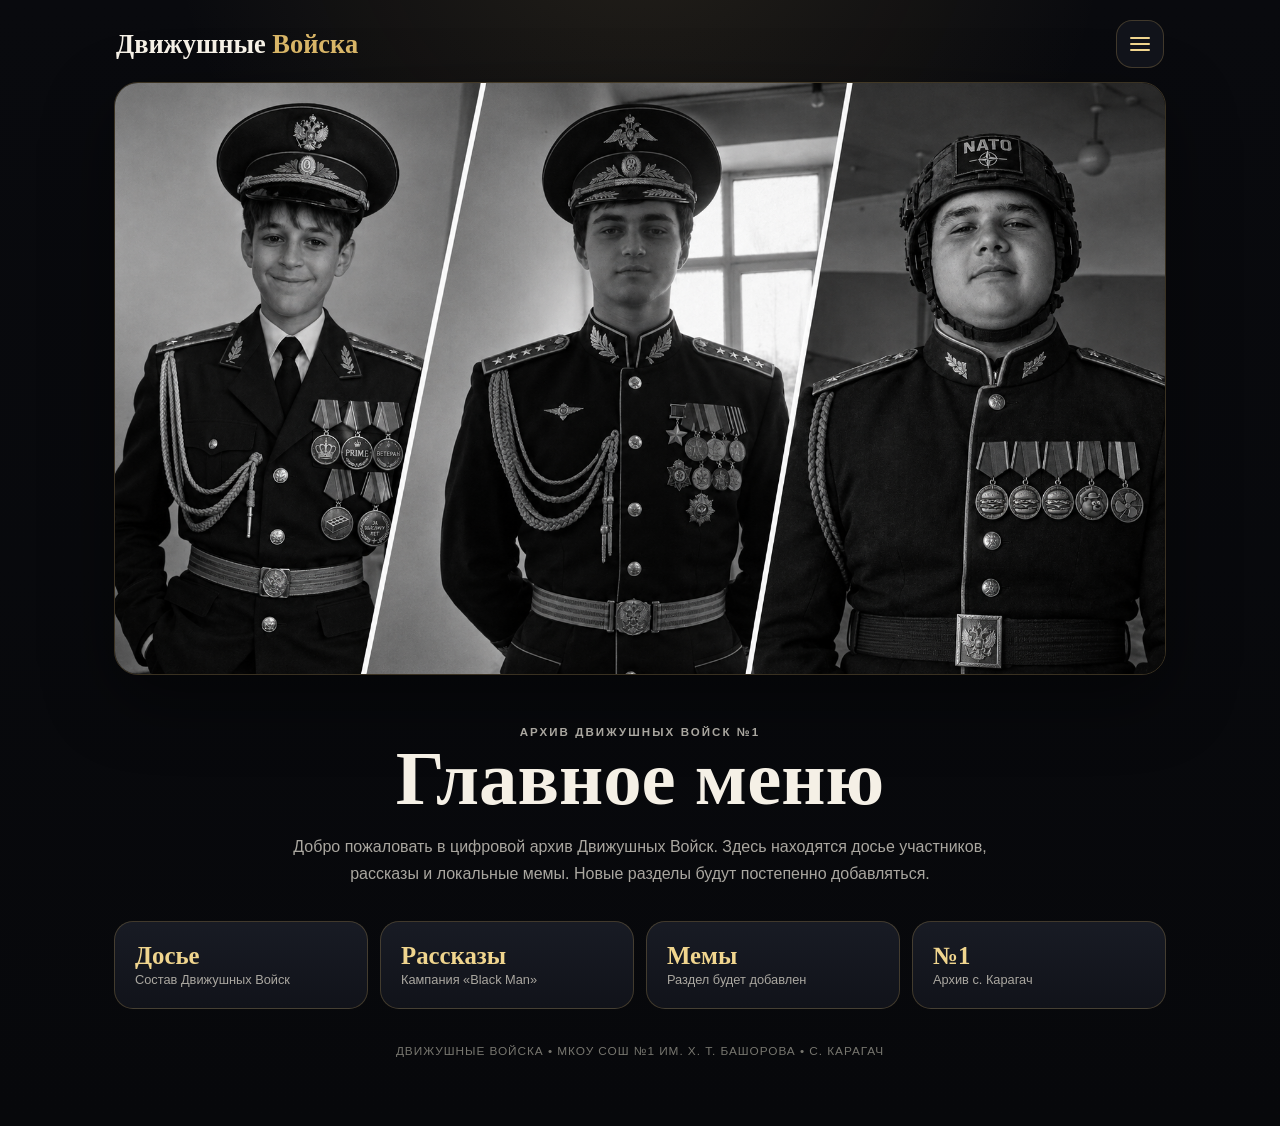
==== index.html @ 13c2faf0 "Add files via upload" ====
<!DOCTYPE html>
<html lang="ru">
<head>
    <meta charset="UTF-8">

    <meta
        name="viewport"
        content="width=device-width, initial-scale=1, viewport-fit=cover"
    >

    <meta name="theme-color" content="#07080b">

    <title>Главное меню • Движушные Войска</title>

    <link rel="stylesheet" href="css/style.css">
</head>

<body>

    <div class="site">

        <header class="topbar">
            <a class="brand" href="index.html">
                Движушные <span>Войска</span>
            </a>

            <button
                class="menu-btn"
                data-menu
                aria-label="Открыть меню"
            >
                <span class="bars">
                    <i></i>
                    <i></i>
                    <i></i>
                </span>
            </button>
        </header>

        
<section class="banner">
    <img src="photos/banner.png" alt="Баннер Движушных Войск">
</section>

<section class="hero-copy">
    <p class="kicker">Архив Движушных Войск №1</p>

    <h1>Главное меню</h1>

    <p>
        Добро пожаловать в цифровой архив Движушных Войск.
        Здесь находятся досье участников, рассказы и локальные мемы.
        Новые разделы будут постепенно добавляться.
    </p>
</section>

<section class="quick">
    <a class="quick-card" href="dossier.html">
        <strong>Досье</strong>
        <span>Состав Движушных Войск</span>
    </a>

    <a class="quick-card" href="stories.html">
        <strong>Рассказы</strong>
        <span>Кампания «Black Man»</span>
    </a>

    <div class="quick-card">
        <strong>Мемы</strong>
        <span>Раздел будет добавлен</span>
    </div>

    <div class="quick-card">
        <strong>№1</strong>
        <span>Архив с. Карагач</span>
    </div>
</section>


        <footer class="footer">
            Движушные Войска • МКОУ СОШ №1 им. Х. Т. Башорова • с. Карагач
        </footer>

    </div>

    
<div class="drawer" id="drawer">
    <div class="backdrop" data-close></div>

    <aside class="panel">
        <div class="panel-head">
            <div class="panel-title">Меню</div>

            <button class="close" data-close aria-label="Закрыть">
                ×
            </button>
        </div>

        <nav class="nav">
            <a class="active" href="index.html">
                Главное меню
                <small>Главная страница</small>
            </a>

            <a href="memes.html">
                Мемы
                <small>Будет добавлено позже</small>
            </a>

            <a class="" href="stories.html">
                Рассказы
                <small>Кампания «Black Man»</small>
            </a>

            <a class="" href="dossier.html">
                Досье
                <small>Состав Движушных Войск</small>
            </a>
        </nav>
    </aside>
</div>


    <script src="js/menu.js"></script>

</body>
</html>
---- css/style.css ----
/* Общие стили сайта «Движушные Войска» */

:root {
    --bg: #07080b;
    --panel: #11131a;
    --panel-2: #181b24;
    --text: #f5f0e6;
    --muted: #aaa7a0;
    --gold: #d8b567;
    --gold-light: #f0d58e;
    --line: rgba(216, 181, 103, 0.24);
    --radius: 24px;
    --shadow: 0 24px 70px rgba(0, 0, 0, 0.45);
}

* {
    box-sizing: border-box;
    -webkit-tap-highlight-color: transparent;
}

html {
    background: var(--bg);
    scroll-behavior: smooth;
}

body {
    margin: 0;
    min-height: 100vh;
    color: var(--text);
    font-family: "Inter", sans-serif;
    background:
        radial-gradient(circle at 50% -10%, rgba(216, 181, 103, 0.13), transparent 34%),
        linear-gradient(180deg, #090a0e, #07080b);
}

a {
    color: inherit;
    text-decoration: none;
}

.site {
    width: min(100%, 1100px);
    margin: 0 auto;
    padding: 14px 14px 60px;
}

.topbar {
    display: flex;
    align-items: center;
    justify-content: space-between;
    padding: 6px 2px 14px;
}

.brand {
    font-family: "Cormorant Garamond", serif;
    font-size: 1.65rem;
    font-weight: 700;
}

.brand span {
    color: var(--gold);
}

.menu-btn {
    width: 48px;
    height: 48px;
    border: 1px solid var(--line);
    border-radius: 16px;
    background: var(--panel);
    color: var(--gold-light);
    display: grid;
    place-items: center;
    cursor: pointer;
}

.bars {
    width: 20px;
    display: grid;
    gap: 4px;
}

.bars i {
    height: 2px;
    background: currentColor;
    border-radius: 99px;
}

.drawer {
    position: fixed;
    inset: 0;
    z-index: 100;
    visibility: hidden;
    pointer-events: none;
}

.drawer.open {
    visibility: visible;
    pointer-events: auto;
}

.backdrop {
    position: absolute;
    inset: 0;
    background: rgba(0, 0, 0, 0.68);
    backdrop-filter: blur(5px);
}

.panel {
    position: absolute;
    top: 0;
    right: 0;
    width: min(86vw, 370px);
    height: 100%;
    padding: 18px;
    background: #101219;
    border-left: 1px solid var(--line);
    transform: translateX(100%);
    transition: 0.28s;
}

.drawer.open .panel {
    transform: translateX(0);
}

.panel-head {
    display: flex;
    align-items: center;
    justify-content: space-between;
    margin-bottom: 28px;
}

.panel-title {
    font-family: "Cormorant Garamond", serif;
    font-size: 2rem;
    font-weight: 700;
}

.close {
    border: 0;
    background: none;
    color: #d9d6cf;
    font-size: 2rem;
    cursor: pointer;
}

.nav {
    display: grid;
    gap: 9px;
}

.nav a {
    padding: 15px;
    border: 1px solid rgba(216, 181, 103, 0.14);
    border-radius: 16px;
    background: rgba(255, 255, 255, 0.018);
    font-weight: 700;
}

.nav a.active {
    border-color: var(--line);
    background: rgba(216, 181, 103, 0.08);
    color: var(--gold-light);
}

.nav small {
    display: block;
    color: var(--muted);
    margin-top: 3px;
    font-weight: 400;
}

.hero-copy {
    text-align: center;
    padding: 30px 6px 34px;
}

.kicker {
    margin: 0 0 12px;
    color: var(--gold);
    font-size: 0.72rem;
    font-weight: 800;
    letter-spacing: 0.18em;
    text-transform: uppercase;
}

.hero-copy h1 {
    margin: 0;
    font-family: "Cormorant Garamond", serif;
    font-size: clamp(2.4rem, 8vw, 4.8rem);
    line-height: 0.94;
}

.hero-copy p {
    max-width: 760px;
    margin: 18px auto 0;
    color: var(--muted);
    line-height: 1.7;
}

.banner {
    overflow: hidden;
    border: 1px solid var(--line);
    border-radius: var(--radius);
    box-shadow: var(--shadow);
}

.banner img {
    width: 100%;
    display: block;
}

.quick,
.stories {
    display: grid;
    gap: 12px;
    grid-template-columns: repeat(2, minmax(0, 1fr));
}

.quick-card,
.story-card {
    padding: 20px;
    border: 1px solid var(--line);
    border-radius: 19px;
    background: linear-gradient(180deg, var(--panel-2), var(--panel));
}

.quick-card strong,
.story-card h2 {
    display: block;
    font-family: "Cormorant Garamond", serif;
    color: var(--gold-light);
}

.quick-card strong {
    font-size: 1.55rem;
}

.quick-card span {
    color: var(--muted);
    font-size: 0.8rem;
}

.story-card h2 {
    margin: 4px 0 12px;
    font-size: 2rem;
}

.story-parts {
    display: flex;
    flex-wrap: wrap;
    gap: 8px;
}

.story-part {
    padding: 8px 10px;
    border: 1px solid rgba(216, 181, 103, 0.16);
    border-radius: 12px;
    font-size: 0.82rem;
}

.footer {
    padding: 35px 0 8px;
    text-align: center;
    color: #77766f;
    font-size: 0.74rem;
    letter-spacing: 0.08em;
    text-transform: uppercase;
}

@media (min-width: 760px) {
    .site {
        padding-inline: 24px;
    }

    .quick {
        grid-template-columns: repeat(4, 1fr);
    }
}


/* ===== Раздел рассказов ===== */

.stories {
    display: grid;
    gap: 16px;
}

.story-card {
    display: block;
    padding: 22px;
    border: 1px solid var(--line);
    border-radius: 20px;
    background: linear-gradient(180deg, var(--panel-2), var(--panel));
    box-shadow: var(--shadow);
    transition: transform 0.2s ease, border-color 0.2s ease;
}

.story-card:hover,
.story-card:focus-visible {
    transform: translateY(-2px);
    border-color: var(--gold);
}

.story-card h2 {
    margin: 4px 0 12px;
    font-family: "Cormorant Garamond", serif;
    font-size: clamp(1.9rem, 7vw, 2.7rem);
    line-height: 1;
    color: var(--gold-light);
}

.story-parts {
    display: flex;
    flex-wrap: wrap;
    gap: 8px;
}

.story-part {
    padding: 8px 10px;
    border: 1px solid rgba(216, 181, 103, 0.16);
    border-radius: 12px;
    background: rgba(216, 181, 103, 0.045);
    color: #e7e0d2;
    font-size: 0.82rem;
    line-height: 1.4;
}

.story-reading {
    width: min(100%, 850px);
    margin: 0 auto;
}

.story-breadcrumb {
    margin: 0 0 10px;
    color: var(--muted);
    font-size: 0.78rem;
    line-height: 1.5;
}

.story-title {
    margin: 0;
    font-family: "Cormorant Garamond", serif;
    font-size: clamp(2rem, 7vw, 3.4rem);
    line-height: 0.95;
    color: var(--gold-light);
}

.chapter-title {
    margin: 6px 0 26px;
    color: var(--gold);
    font-size: 0.78rem;
    font-weight: 800;
    letter-spacing: 0.16em;
    text-transform: uppercase;
}

.story-placeholder {
    min-height: 35vh;
    display: grid;
    place-items: center;
    padding: 28px;
    border: 1px dashed var(--line);
    border-radius: 20px;
    background: rgba(216, 181, 103, 0.025);
    text-align: center;
}

.story-placeholder p {
    max-width: 520px;
    margin: 0;
    color: var(--muted);
    line-height: 1.8;
}

.story-nav {
    display: flex;
    gap: 10px;
    margin-top: 26px;
}

.story-nav a {
    flex: 1;
    min-width: 0;
    padding: 14px 16px;
    border: 1px solid var(--line);
    border-radius: 15px;
    background: rgba(216, 181, 103, 0.045);
    color: var(--gold-light);
    font-weight: 700;
    text-align: center;
}

.story-nav a.disabled {
    visibility: hidden;
}

@media (max-width: 520px) {
    .story-nav {
        flex-direction: column;
    }

    .story-nav a.disabled {
        display: none;
    }
}
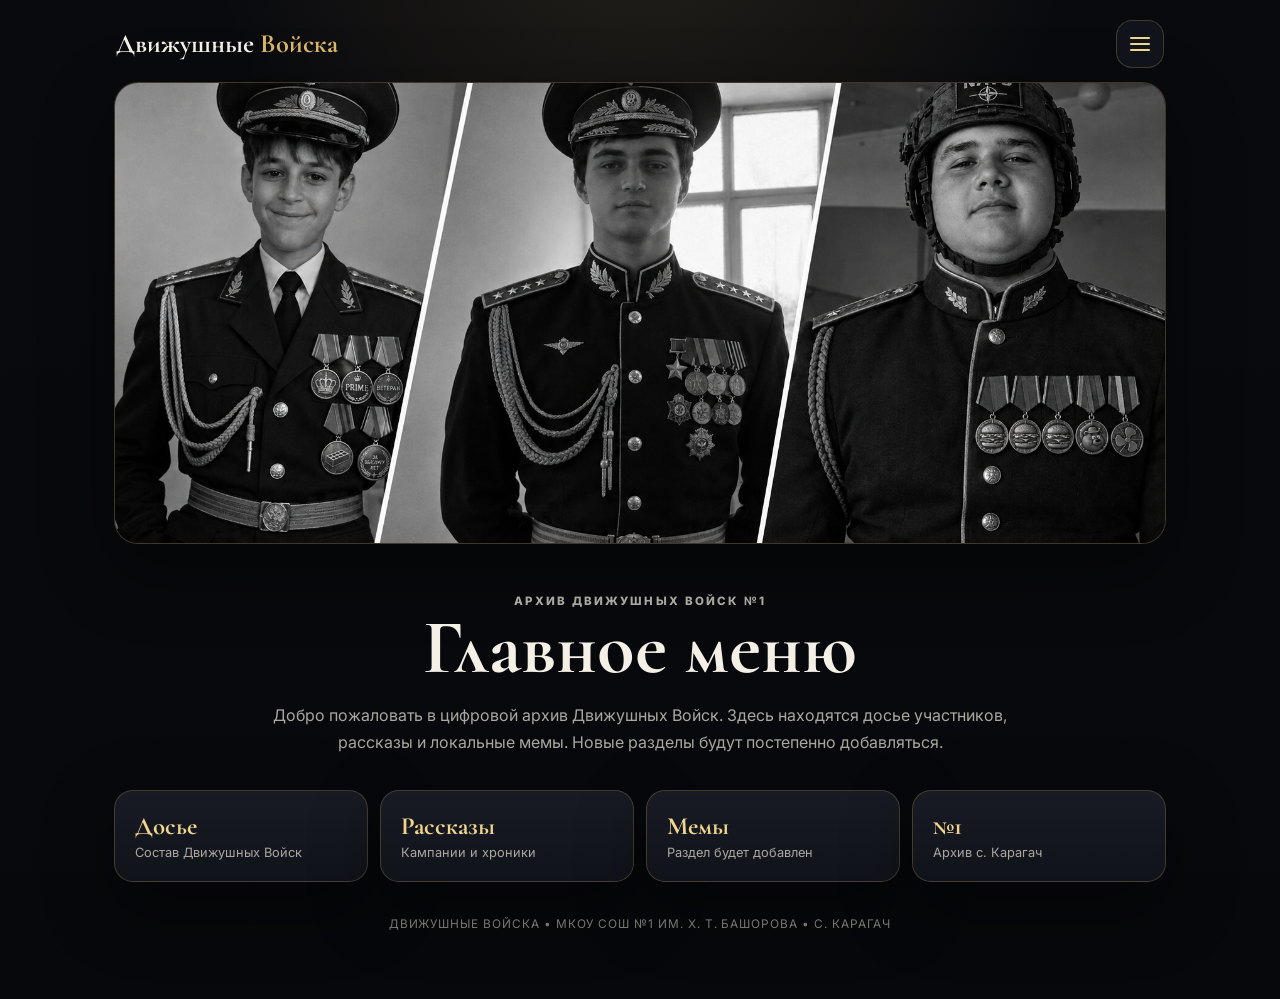
==== commit 82a26c54: "Update index.html" ====
--- a/index.html
+++ b/index.html
@@ -1,5 +1,6 @@
 <!DOCTYPE html>
 <html lang="ru">
+
 <head>
     <meta charset="UTF-8">
 
@@ -19,7 +20,9 @@
 
     <div class="site">
 
+
         <header class="topbar">
+
             <a class="brand" href="index.html">
                 Движушные <span>Войска</span>
             </a>
@@ -35,46 +38,74 @@
                     <i></i>
                 </span>
             </button>
+
         </header>
 
-        
-<section class="banner">
-    <img src="photos/banner.png" alt="Баннер Движушных Войск">
-</section>
 
-<section class="hero-copy">
-    <p class="kicker">Архив Движушных Войск №1</p>
+        <section class="banner">
 
-    <h1>Главное меню</h1>
+            <img
+                src="photos/banner.png"
+                alt="Баннер Движушных Войск"
+                onerror="
+                    this.style.display='none';
+                    document.getElementById('bannerFallback').style.display='grid';
+                "
+            >
 
-    <p>
-        Добро пожаловать в цифровой архив Движушных Войск.
-        Здесь находятся досье участников, рассказы и локальные мемы.
-        Новые разделы будут постепенно добавляться.
-    </p>
-</section>
+            <div
+                id="bannerFallback"
+                class="fallback"
+                style="display:none;"
+            >
+                Движушные Войска №1
+            </div>
 
-<section class="quick">
-    <a class="quick-card" href="dossier.html">
-        <strong>Досье</strong>
-        <span>Состав Движушных Войск</span>
-    </a>
+        </section>
 
-    <a class="quick-card" href="stories.html">
-        <strong>Рассказы</strong>
-        <span>Кампания «Black Man»</span>
-    </a>
 
-    <div class="quick-card">
-        <strong>Мемы</strong>
-        <span>Раздел будет добавлен</span>
-    </div>
+        <section class="hero-copy">
 
-    <div class="quick-card">
-        <strong>№1</strong>
-        <span>Архив с. Карагач</span>
-    </div>
-</section>
+            <p class="kicker">
+                Архив Движушных Войск №1
+            </p>
+
+            <h1>
+                Главное меню
+            </h1>
+
+            <p>
+                Добро пожаловать в цифровой архив Движушных Войск.
+                Здесь находятся досье участников, рассказы и локальные мемы.
+                Новые разделы будут постепенно добавляться.
+            </p>
+
+        </section>
+
+
+        <section class="quick">
+
+            <a class="quick-card" href="dossier.html">
+                <strong>Досье</strong>
+                <span>Состав Движушных Войск</span>
+            </a>
+
+            <a class="quick-card" href="stories.html">
+                <strong>Рассказы</strong>
+                <span>Кампании и хроники</span>
+            </a>
+
+            <div class="quick-card">
+                <strong>Мемы</strong>
+                <span>Раздел будет добавлен</span>
+            </div>
+
+            <div class="quick-card">
+                <strong>№1</strong>
+                <span>Архив с. Карагач</span>
+            </div>
+
+        </section>
 
 
         <footer class="footer">
@@ -83,43 +114,52 @@
 
     </div>
 
-    
-<div class="drawer" id="drawer">
-    <div class="backdrop" data-close></div>
 
-    <aside class="panel">
-        <div class="panel-head">
-            <div class="panel-title">Меню</div>
+    <div class="drawer" id="drawer">
 
-            <button class="close" data-close aria-label="Закрыть">
-                ×
-            </button>
-        </div>
+        <div class="backdrop" data-close></div>
 
-        <nav class="nav">
-            <a class="active" href="index.html">
-                Главное меню
-                <small>Главная страница</small>
-            </a>
+        <aside class="panel">
 
-            <a href="memes.html">
-                Мемы
-                <small>Будет добавлено позже</small>
-            </a>
+            <div class="panel-head">
 
-            <a class="" href="stories.html">
-                Рассказы
-                <small>Кампания «Black Man»</small>
-            </a>
+                <div class="panel-title">
+                    Меню
+                </div>
 
-            <a class="" href="dossier.html">
-                Досье
-                <small>Состав Движушных Войск</small>
-            </a>
-        </nav>
-    </aside>
-</div>
+                <button
+                    class="close"
+                    data-close
+                    aria-label="Закрыть"
+                >
+                    ×
+                </button>
 
+            </div>
+
+            <nav class="nav">
+                
+                <a class="active" href="index.html">
+                    Главное меню
+                    <small>Главная страница</small>
+                </a>
+                <a class="" href="memes.html">
+                    Мемы
+                    <small>Будет добавлено позже</small>
+                </a>
+                <a class="" href="stories.html">
+                    Рассказы
+                    <small>Кампании и хроники</small>
+                </a>
+                <a class="" href="dossier.html">
+                    Досье
+                    <small>Состав Движушных Войск</small>
+                </a>
+            </nav>
+
+        </aside>
+
+    </div>
 
     <script src="js/menu.js"></script>
 
--- a/css/style.css
+++ b/css/style.css
@@ -1,5 +1,5 @@
 
-/* Общие стили сайта «Движушные Войска» */
+@import url("https://fonts.googleapis.com/css2?family=Cormorant+Garamond:wght@500;600;700&family=Inter:wght@400;500;600;700;800&display=swap");
 
 :root {
     --bg: #07080b;
@@ -30,13 +30,33 @@
     color: var(--text);
     font-family: "Inter", sans-serif;
     background:
-        radial-gradient(circle at 50% -10%, rgba(216, 181, 103, 0.13), transparent 34%),
+        radial-gradient(
+            circle at 50% -10%,
+            rgba(216, 181, 103, 0.13),
+            transparent 34%
+        ),
         linear-gradient(180deg, #090a0e, #07080b);
+}
+
+body::before {
+    content: "";
+    position: fixed;
+    inset: 0;
+    pointer-events: none;
+    opacity: 0.045;
+    background-image:
+        linear-gradient(rgba(255,255,255,.1) 1px, transparent 1px),
+        linear-gradient(90deg, rgba(255,255,255,.1) 1px, transparent 1px);
+    background-size: 34px 34px;
 }
 
 a {
     color: inherit;
     text-decoration: none;
+}
+
+button {
+    font: inherit;
 }
 
 .site {
@@ -44,12 +64,16 @@
     margin: 0 auto;
     padding: 14px 14px 60px;
 }
+
+/* ===== Верхняя панель ===== */
 
 .topbar {
     display: flex;
     align-items: center;
     justify-content: space-between;
     padding: 6px 2px 14px;
+    position: relative;
+    z-index: 20;
 }
 
 .brand {
@@ -81,10 +105,13 @@
 }
 
 .bars i {
+    display: block;
     height: 2px;
     background: currentColor;
     border-radius: 99px;
 }
+
+/* ===== Боковое меню ===== */
 
 .drawer {
     position: fixed;
@@ -116,7 +143,8 @@
     background: #101219;
     border-left: 1px solid var(--line);
     transform: translateX(100%);
-    transition: 0.28s;
+    transition: transform 0.28s ease;
+    box-shadow: -24px 0 70px rgba(0, 0, 0, 0.45);
 }
 
 .drawer.open .panel {
@@ -157,7 +185,8 @@
     font-weight: 700;
 }
 
-.nav a.active {
+.nav a.active,
+.nav a:hover {
     border-color: var(--line);
     background: rgba(216, 181, 103, 0.08);
     color: var(--gold-light);
@@ -165,14 +194,39 @@
 
 .nav small {
     display: block;
+    margin-top: 3px;
     color: var(--muted);
-    margin-top: 3px;
     font-weight: 400;
 }
 
+/* ===== Главная ===== */
+
+.banner {
+    overflow: hidden;
+    border: 1px solid var(--line);
+    border-radius: var(--radius);
+    background: #0e1016;
+    box-shadow: var(--shadow);
+}
+
+.banner img {
+    width: 100%;
+    display: block;
+    max-height: 460px;
+    object-fit: cover;
+}
+
+.fallback {
+    min-height: 220px;
+    display: grid;
+    place-items: center;
+    color: var(--gold-light);
+    font: 700 clamp(2rem, 8vw, 4rem) "Cormorant Garamond", serif;
+}
+
 .hero-copy {
+    padding: 30px 6px 34px;
     text-align: center;
-    padding: 30px 6px 34px;
 }
 
 .kicker {
@@ -198,42 +252,25 @@
     line-height: 1.7;
 }
 
-.banner {
-    overflow: hidden;
-    border: 1px solid var(--line);
-    border-radius: var(--radius);
-    box-shadow: var(--shadow);
-}
-
-.banner img {
-    width: 100%;
-    display: block;
-}
-
-.quick,
-.stories {
-    display: grid;
+.quick {
+    display: grid;
+    grid-template-columns: repeat(2, minmax(0, 1fr));
     gap: 12px;
-    grid-template-columns: repeat(2, minmax(0, 1fr));
-}
-
-.quick-card,
-.story-card {
+}
+
+.quick-card {
+    display: block;
     padding: 20px;
     border: 1px solid var(--line);
     border-radius: 19px;
     background: linear-gradient(180deg, var(--panel-2), var(--panel));
-}
-
-.quick-card strong,
-.story-card h2 {
-    display: block;
-    font-family: "Cormorant Garamond", serif;
+    box-shadow: var(--shadow);
+}
+
+.quick-card strong {
+    display: block;
     color: var(--gold-light);
-}
-
-.quick-card strong {
-    font-size: 1.55rem;
+    font: 700 1.55rem "Cormorant Garamond", serif;
 }
 
 .quick-card span {
@@ -241,45 +278,132 @@
     font-size: 0.8rem;
 }
 
-.story-card h2 {
-    margin: 4px 0 12px;
-    font-size: 2rem;
-}
-
-.story-parts {
-    display: flex;
-    flex-wrap: wrap;
+/* ===== Досье ===== */
+
+.dossier {
+    display: grid;
+    grid-template-columns: 1fr;
+    gap: 18px;
+}
+
+.card {
+    position: relative;
+    overflow: hidden;
+    border: 1px solid var(--line);
+    border-radius: var(--radius);
+    background: linear-gradient(180deg, var(--panel-2), var(--panel));
+    box-shadow: var(--shadow);
+}
+
+.card::before {
+    content: "";
+    position: absolute;
+    top: 0;
+    left: 0;
+    right: 0;
+    height: 3px;
+    background: linear-gradient(
+        90deg,
+        transparent,
+        var(--gold),
+        transparent
+    );
+}
+
+.card-head {
+    display: grid;
+    grid-template-columns: 92px minmax(0, 1fr);
+    gap: 14px;
+    align-items: center;
+    padding: 19px 18px 10px;
+}
+
+.photo {
+    width: 92px;
+    aspect-ratio: 1;
+    display: grid;
+    place-items: center;
+    overflow: hidden;
+    border: 1px solid rgba(216, 181, 103, 0.35);
+    border-radius: 18px;
+    background: #101219;
+    color: #777;
+}
+
+.photo img {
+    width: 100%;
+    height: 100%;
+    display: block;
+    object-fit: cover;
+}
+
+.photo-fallback {
+    display: none;
+}
+
+.card-label,
+.block-title {
+    color: var(--gold);
+    font-size: 0.7rem;
+    font-weight: 800;
+    letter-spacing: 0.15em;
+    text-transform: uppercase;
+}
+
+.card-label {
+    margin: 0 0 5px;
+}
+
+.name {
+    margin: 0;
+    font: 700 clamp(1.8rem, 6vw, 2.4rem) / 1 "Cormorant Garamond", serif;
+}
+
+.content {
+    padding: 8px 18px 22px;
+}
+
+.block-title {
+    margin: 16px 0 8px;
+}
+
+.description {
+    margin: 0;
+    color: #e8e4db;
+    font-size: 0.92rem;
+    line-height: 1.72;
+}
+
+.awards {
+    display: grid;
     gap: 8px;
-}
-
-.story-part {
-    padding: 8px 10px;
-    border: 1px solid rgba(216, 181, 103, 0.16);
-    border-radius: 12px;
-    font-size: 0.82rem;
-}
-
-.footer {
-    padding: 35px 0 8px;
-    text-align: center;
-    color: #77766f;
-    font-size: 0.74rem;
-    letter-spacing: 0.08em;
-    text-transform: uppercase;
-}
-
-@media (min-width: 760px) {
-    .site {
-        padding-inline: 24px;
-    }
-
-    .quick {
-        grid-template-columns: repeat(4, 1fr);
-    }
-}
-
-
-/* ===== Раздел рассказов ===== */
+    margin: 0;
+    padding: 0;
+    list-style: none;
+}
+
+.award {
+    padding: 11px 12px;
+    border: 1px solid rgba(216, 181, 103, 0.13);
+    border-radius: 14px;
+    background: rgba(216, 181, 103, 0.045);
+    color: #efe9db;
+    font-size: 0.86rem;
+    line-height: 1.45;
+}
+
+.award::before {
+    content: "✦";
+    margin-right: 8px;
+    color: var(--gold);
+}
+
+.award-empty {
+    color: var(--muted);
+    border-style: dashed;
+}
+
+/* ===== Каталог рассказов ===== */
 
 .stories {
     display: grid;
@@ -304,10 +428,8 @@
 
 .story-card h2 {
     margin: 4px 0 12px;
-    font-family: "Cormorant Garamond", serif;
-    font-size: clamp(1.9rem, 7vw, 2.7rem);
-    line-height: 1;
     color: var(--gold-light);
+    font: 700 clamp(1.9rem, 7vw, 2.7rem) / 1 "Cormorant Garamond", serif;
 }
 
 .story-parts {
@@ -326,6 +448,8 @@
     line-height: 1.4;
 }
 
+/* ===== Страница рассказа ===== */
+
 .story-reading {
     width: min(100%, 850px);
     margin: 0 auto;
@@ -340,48 +464,70 @@
 
 .story-title {
     margin: 0;
-    font-family: "Cormorant Garamond", serif;
-    font-size: clamp(2rem, 7vw, 3.4rem);
-    line-height: 0.95;
     color: var(--gold-light);
+    font: 700 clamp(2rem, 7vw, 3.5rem) / 0.95 "Cormorant Garamond", serif;
 }
 
 .chapter-title {
-    margin: 6px 0 26px;
+    margin: 7px 0 26px;
     color: var(--gold);
     font-size: 0.78rem;
     font-weight: 800;
-    letter-spacing: 0.16em;
+    letter-spacing: 0.15em;
     text-transform: uppercase;
 }
 
-.story-placeholder {
-    min-height: 35vh;
-    display: grid;
-    place-items: center;
-    padding: 28px;
-    border: 1px dashed var(--line);
+.story-text {
+    padding: 24px 20px;
+    border: 1px solid var(--line);
     border-radius: 20px;
-    background: rgba(216, 181, 103, 0.025);
-    text-align: center;
-}
-
-.story-placeholder p {
-    max-width: 520px;
+    background: linear-gradient(180deg, var(--panel-2), var(--panel));
+    box-shadow: var(--shadow);
+}
+
+.story-text p {
+    margin: 0 0 18px;
+    color: #e8e4db;
+    font-size: 0.96rem;
+    line-height: 1.85;
+}
+
+.story-text p:last-child {
+    margin-bottom: 0;
+}
+
+.story-video {
+    margin-top: 18px;
+    overflow: hidden;
+    border: 1px solid var(--line);
+    border-radius: 20px;
+    background: #050608;
+    box-shadow: var(--shadow);
+}
+
+.story-video video {
+    width: 100%;
+    height: auto;
+    display: block;
+    background: #000;
+}
+
+.video-caption {
     margin: 0;
+    padding: 12px 15px;
     color: var(--muted);
-    line-height: 1.8;
+    font-size: 0.78rem;
+    line-height: 1.5;
 }
 
 .story-nav {
     display: flex;
     gap: 10px;
-    margin-top: 26px;
+    margin-top: 24px;
 }
 
 .story-nav a {
     flex: 1;
-    min-width: 0;
     padding: 14px 16px;
     border: 1px solid var(--line);
     border-radius: 15px;
@@ -395,6 +541,51 @@
     visibility: hidden;
 }
 
+/* ===== Подвал ===== */
+
+.footer {
+    padding: 35px 0 8px;
+    text-align: center;
+    color: #77766f;
+    font-size: 0.74rem;
+    letter-spacing: 0.08em;
+    text-transform: uppercase;
+}
+
+/* ===== Адаптация ===== */
+
+@media (min-width: 760px) {
+    .site {
+        padding-inline: 24px;
+    }
+
+    .quick {
+        grid-template-columns: repeat(4, 1fr);
+    }
+
+    .dossier {
+        grid-template-columns: repeat(2, minmax(0, 1fr));
+    }
+
+    .card:first-child {
+        grid-column: 1 / -1;
+    }
+
+    .card-head {
+        grid-template-columns: 120px minmax(0, 1fr);
+        padding: 24px 24px 10px;
+    }
+
+    .photo {
+        width: 120px;
+        border-radius: 22px;
+    }
+
+    .content {
+        padding: 8px 24px 27px;
+    }
+}
+
 @media (max-width: 520px) {
     .story-nav {
         flex-direction: column;
@@ -403,4 +594,31 @@
     .story-nav a.disabled {
         display: none;
     }
-}
+
+    .story-text {
+        padding: 20px 16px;
+    }
+}
+
+@media (max-width: 380px) {
+    .site {
+        padding-inline: 11px;
+    }
+
+    .card-head {
+        grid-template-columns: 78px minmax(0, 1fr);
+    }
+
+    .photo {
+        width: 78px;
+        border-radius: 16px;
+    }
+
+    .description {
+        font-size: 0.88rem;
+    }
+
+    .award {
+        font-size: 0.82rem;
+    }
+}
